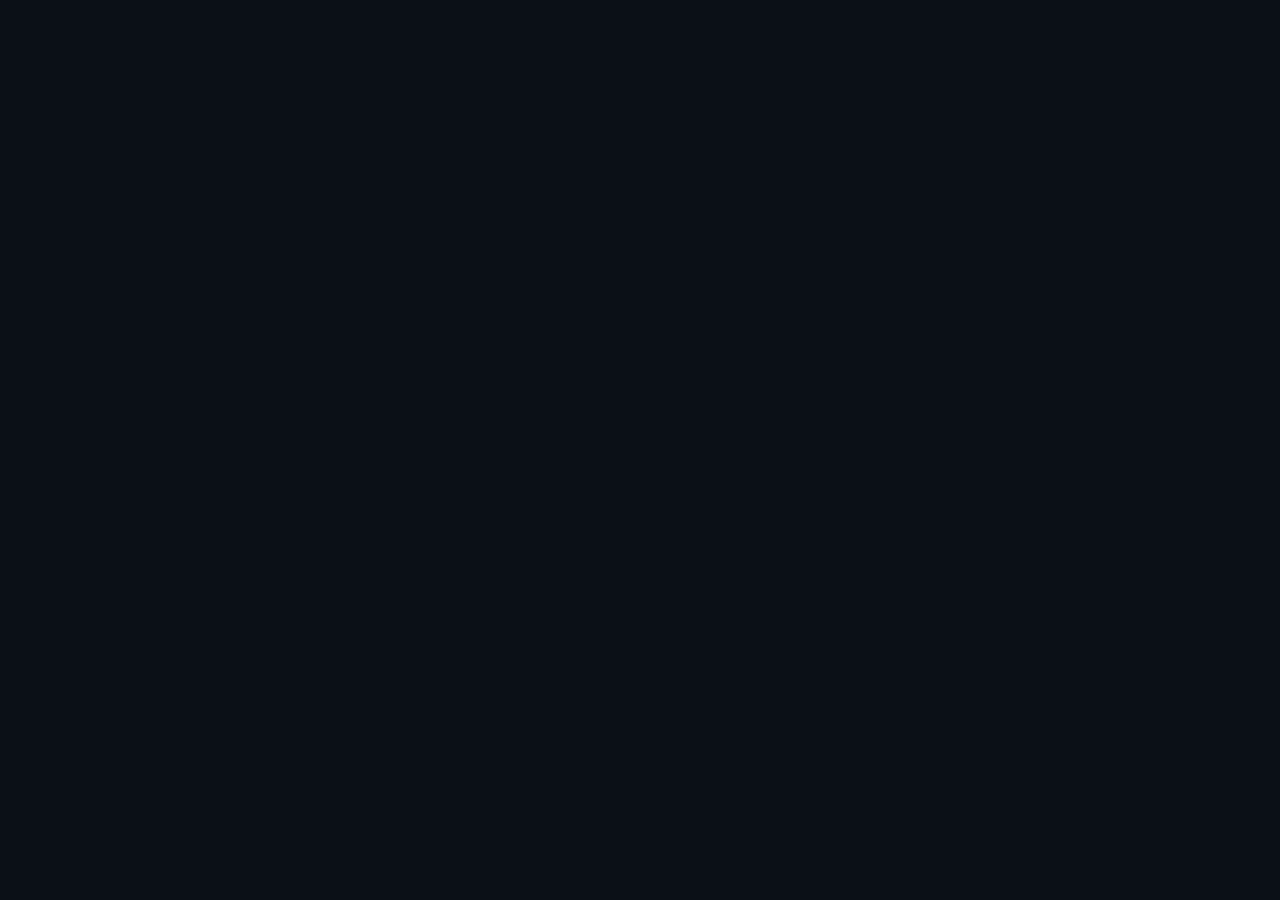
==== admin/index.html @ 60029992 "Add no-code portfolio studio" ====
<!doctype html><html lang="en"><head><meta charset="utf-8"><meta name="viewport" content="width=device-width,initial-scale=1"><meta name="robots" content="noindex"><title>Portfolio Studio</title><link rel="stylesheet" href="../assets/styles.css"><style>main{padding-block:35px!important}label{display:block;margin:12px 0;color:var(--muted);font-size:13px}input,textarea{display:block;width:100%;font:inherit;color:var(--ink);background:var(--bg);border:1px solid var(--line);border-radius:6px;padding:10px;margin-top:5px}textarea{min-height:85px}button{cursor:pointer;font:inherit;color:var(--ink);background:var(--surface)}.editor{display:grid;grid-template-columns:1fr 1fr;gap:22px;align-items:start}.editor .panel{margin:14px 0}.tabs{display:flex;flex-wrap:wrap;gap:8px;margin:20px 0}.tabs button[aria-pressed=true]{background:var(--accent);color:#0b201c}.preview{position:sticky;top:100px}.danger{color:#ffb7b7}.status{white-space:pre-wrap}@media(max-width:780px){.editor{grid-template-columns:1fr}.preview{position:static}}</style></head><body><div id="root"></div><script type="module" src="./studio.js"></script></body></html>
---- assets/styles.css ----
:root{color-scheme:dark;--bg:#0b1017;--surface:#111923;--line:#263341;--ink:#f2f5f9;--muted:#a6b4c4;--accent:#86e2cd;--mono:ui-monospace,SFMono-Regular,Consolas,monospace}*{box-sizing:border-box}html{scroll-behavior:smooth;scroll-padding-top:100px}body{margin:0;background:var(--bg);color:var(--ink);font:16px/1.65 system-ui,-apple-system,BlinkMacSystemFont,"Segoe UI",sans-serif}a{color:inherit;text-decoration:none}a:hover{color:var(--accent)}a:focus-visible,button:focus-visible{outline:2px solid var(--accent);outline-offset:5px}.shell{max-width:1160px;margin:auto;padding:0 36px}.skip{position:absolute;left:-9999px}.skip:focus{left:12px;top:12px;background:var(--surface);padding:12px;z-index:10}header{position:sticky;top:0;background:#0b1017ed;backdrop-filter:blur(14px);z-index:5;border-bottom:1px solid var(--line)}nav{min-height:72px;display:flex;align-items:center;justify-content:space-between;gap:24px}.brand{font-weight:750;letter-spacing:-.04em;font-size:19px}.brand span{color:var(--accent)}.navlinks{display:flex;gap:25px;align-items:center;font-size:13px;color:var(--muted)}.navlinks a:last-child{border:1px solid var(--line);padding:8px 14px;border-radius:6px;color:var(--ink)}.hero{padding:95px 0 72px;display:grid;grid-template-columns:1.4fr 1fr;gap:65px;align-items:center}.label{font:600 11px/1.6 var(--mono);letter-spacing:.13em;text-transform:uppercase;color:var(--accent)}h1{font-size:clamp(43px,6.2vw,79px);letter-spacing:-.07em;line-height:1.01;margin:22px 0}h1 span{display:block;color:var(--muted);font-size:.54em;letter-spacing:-.045em;margin-top:16px;line-height:1.15}h2{font-size:clamp(29px,4vw,43px);line-height:1.15;letter-spacing:-.045em;margin:12px 0 18px}h3{font-size:21px;letter-spacing:-.025em;line-height:1.3;margin:0 0 10px}p{color:var(--muted);margin:0 0 16px}.lead{font-size:19px;max-width:680px;line-height:1.7}.buttons{display:flex;flex-wrap:wrap;gap:12px;margin-top:27px}.btn{display:inline-flex;align-items:center;justify-content:center;border:1px solid var(--line);border-radius:7px;padding:11px 17px;font-size:14px;font-weight:650}.primary{background:var(--accent);color:#0b201c;border-color:var(--accent)}.primary:hover{background:#b0f4e5;color:#0b201c}.panel{background:var(--surface);border:1px solid var(--line);border-radius:12px;padding:24px}.profiletop{display:flex;gap:16px;align-items:center;padding-bottom:22px;border-bottom:1px solid var(--line)}.avatar{width:60px;height:60px;border:1px solid #42645f;background:#182f31;color:var(--accent);border-radius:12px;display:grid;place-items:center;font:700 23px var(--mono)}.profiletop strong{display:block;font-size:19px}.profiletop p{margin:0;font-size:13px}.fact{display:flex;justify-content:space-between;gap:15px;padding:14px 0;border-bottom:1px solid var(--line);font-size:13px}.fact span{color:var(--muted)}.fact strong{text-align:right;font-weight:550}.fact:last-child{border:0;padding-bottom:0}.strip{display:grid;grid-template-columns:repeat(3,1fr);border-block:1px solid var(--line);margin-bottom:24px}.strip div{padding:23px 18px;border-right:1px solid var(--line)}.strip div:first-child{padding-left:0}.strip div:last-child{border:0}.strip strong{display:block;font-size:25px;letter-spacing:-.04em}.strip span{font-size:13px;color:var(--muted)}section{padding:64px 0;border-bottom:1px solid var(--line)}.sectionhead{display:grid;grid-template-columns:1fr 1fr;gap:30px;align-items:end;margin-bottom:24px}.sectionhead p{margin:0}.grid{display:grid;grid-template-columns:repeat(3,1fr);gap:16px}.card{border:1px solid var(--line);background:var(--surface);border-radius:10px;padding:22px;display:flex;flex-direction:column;gap:9px}.card p{font-size:14px}.card .label{margin-bottom:4px}.tag{display:inline-block;border:1px solid var(--line);border-radius:4px;padding:3px 8px;margin:3px 3px 3px 0;color:#c3d3e4;font:11px/1.5 var(--mono)}.job{display:grid;grid-template-columns:250px 1fr;gap:30px;padding:30px 0;border-top:1px solid var(--line)}.job p{font-size:15px}.job ul{padding-left:20px;margin:0 0 12px;color:var(--muted);font-size:15px}.job li{margin-bottom:7px}.case{display:grid;grid-template-columns:1fr 1.1fr;gap:28px;padding:28px;background:var(--surface);border:1px solid var(--line);border-radius:12px;margin:15px 0}.case p{font-size:15px}.flow{display:flex;flex-direction:column;gap:8px;justify-content:center}.node{border:1px solid var(--line);background:var(--bg);padding:10px 13px;border-radius:6px;font:12px/1.6 var(--mono);color:#cbd8e6}.arrow{color:var(--accent);font:14px var(--mono);text-align:center}.note{font-size:12px;color:var(--muted)}.publiclink{display:flex;justify-content:space-between;align-items:center;gap:16px;border-top:1px solid var(--line);padding:14px 0;font-size:14px}.publiclink span{color:var(--accent)}.contact{display:flex;justify-content:space-between;align-items:center;gap:30px;flex-wrap:wrap}footer{padding:28px 0;color:var(--muted);font-size:12px;display:flex;justify-content:space-between;gap:15px;flex-wrap:wrap}@media(max-width:780px){.shell{padding:0 22px}nav{flex-wrap:wrap;padding:16px 0;gap:12px}.navlinks{gap:13px;flex-wrap:wrap}.hero{grid-template-columns:1fr;padding:58px 0 42px;gap:30px}.sectionhead,.job,.case{grid-template-columns:1fr;gap:16px}.grid{grid-template-columns:1fr}section{padding:43px 0}.strip strong{font-size:20px}.strip div{padding:15px 10px}.strip span{font-size:11px}}@media(prefers-reduced-motion:reduce){html{scroll-behavior:auto}}

.filters{display:flex;gap:8px;flex-wrap:wrap;margin:20px 0}.filters button{font:inherit;font-size:13px;color:var(--muted);background:var(--surface);border:1px solid var(--line);border-radius:6px;padding:8px 13px;cursor:pointer}.filters button.active{background:var(--accent);color:#0b201c;border-color:var(--accent)}
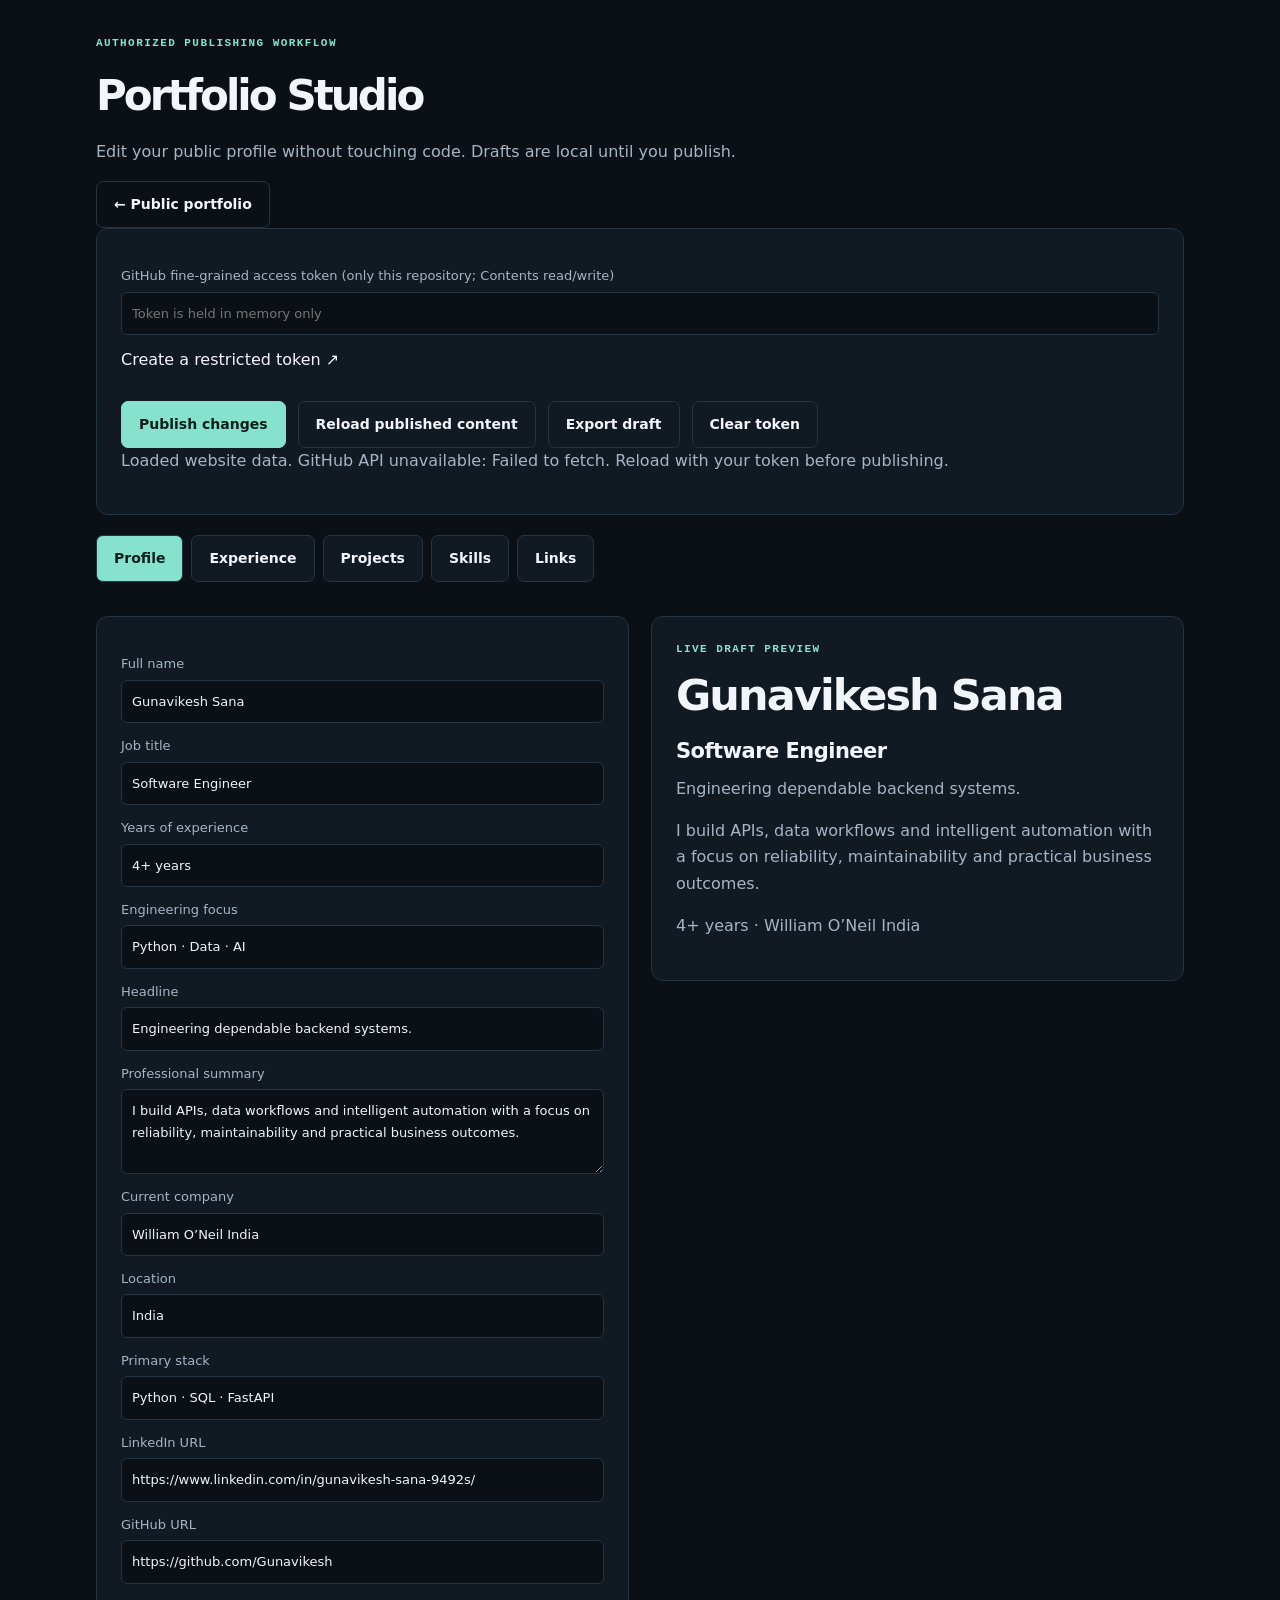
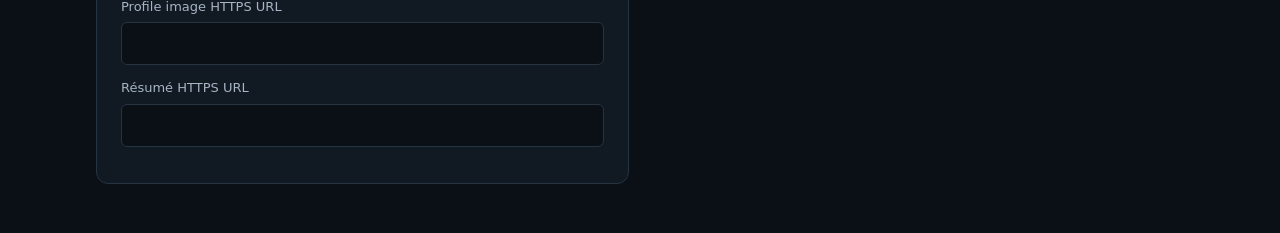
==== commit 43b06c19: "Make admin self-contained with visible startup and error recovery" ====
--- a/admin/index.html
+++ b/admin/index.html
@@ -1 +1,73 @@
-<!doctype html><html lang="en"><head><meta charset="utf-8"><meta name="viewport" content="width=device-width,initial-scale=1"><meta name="robots" content="noindex"><title>Portfolio Studio</title><link rel="stylesheet" href="../assets/styles.css"><style>main{padding-block:35px!important}label{display:block;margin:12px 0;color:var(--muted);font-size:13px}input,textarea{display:block;width:100%;font:inherit;color:var(--ink);background:var(--bg);border:1px solid var(--line);border-radius:6px;padding:10px;margin-top:5px}textarea{min-height:85px}button{cursor:pointer;font:inherit;color:var(--ink);background:var(--surface)}.editor{display:grid;grid-template-columns:1fr 1fr;gap:22px;align-items:start}.editor .panel{margin:14px 0}.tabs{display:flex;flex-wrap:wrap;gap:8px;margin:20px 0}.tabs button[aria-pressed=true]{background:var(--accent);color:#0b201c}.preview{position:sticky;top:100px}.danger{color:#ffb7b7}.status{white-space:pre-wrap}@media(max-width:780px){.editor{grid-template-columns:1fr}.preview{position:static}}</style></head><body><div id="root"></div><script type="module" src="./studio.js"></script></body></html>+<!doctype html><html lang="en"><head><meta charset="utf-8"><meta name="viewport" content="width=device-width,initial-scale=1"><meta name="robots" content="noindex"><title>Portfolio Studio</title><style>
+:root{color-scheme:dark;--bg:#0b1017;--surface:#111923;--line:#263341;--ink:#f2f5f9;--muted:#a6b4c4;--accent:#86e2cd;--mono:ui-monospace,SFMono-Regular,Consolas,monospace}*{box-sizing:border-box}html{scroll-behavior:smooth;scroll-padding-top:100px}body{margin:0;background:var(--bg);color:var(--ink);font:16px/1.65 system-ui,-apple-system,BlinkMacSystemFont,"Segoe UI",sans-serif}a{color:inherit;text-decoration:none}a:hover{color:var(--accent)}a:focus-visible,button:focus-visible{outline:2px solid var(--accent);outline-offset:5px}.shell{max-width:1160px;margin:auto;padding:0 36px}.skip{position:absolute;left:-9999px}.skip:focus{left:12px;top:12px;background:var(--surface);padding:12px;z-index:10}header{position:sticky;top:0;background:#0b1017ed;backdrop-filter:blur(14px);z-index:5;border-bottom:1px solid var(--line)}nav{min-height:72px;display:flex;align-items:center;justify-content:space-between;gap:24px}.brand{font-weight:750;letter-spacing:-.04em;font-size:19px}.brand span{color:var(--accent)}.navlinks{display:flex;gap:25px;align-items:center;font-size:13px;color:var(--muted)}.navlinks a:last-child{border:1px solid var(--line);padding:8px 14px;border-radius:6px;color:var(--ink)}.hero{padding:95px 0 72px;display:grid;grid-template-columns:1.4fr 1fr;gap:65px;align-items:center}.label{font:600 11px/1.6 var(--mono);letter-spacing:.13em;text-transform:uppercase;color:var(--accent)}h1{font-size:clamp(43px,6.2vw,79px);letter-spacing:-.07em;line-height:1.01;margin:22px 0}h1 span{display:block;color:var(--muted);font-size:.54em;letter-spacing:-.045em;margin-top:16px;line-height:1.15}h2{font-size:clamp(29px,4vw,43px);line-height:1.15;letter-spacing:-.045em;margin:12px 0 18px}h3{font-size:21px;letter-spacing:-.025em;line-height:1.3;margin:0 0 10px}p{color:var(--muted);margin:0 0 16px}.lead{font-size:19px;max-width:680px;line-height:1.7}.buttons{display:flex;flex-wrap:wrap;gap:12px;margin-top:27px}.btn{display:inline-flex;align-items:center;justify-content:center;border:1px solid var(--line);border-radius:7px;padding:11px 17px;font-size:14px;font-weight:650}.primary{background:var(--accent);color:#0b201c;border-color:var(--accent)}.primary:hover{background:#b0f4e5;color:#0b201c}.panel{background:var(--surface);border:1px solid var(--line);border-radius:12px;padding:24px}.profiletop{display:flex;gap:16px;align-items:center;padding-bottom:22px;border-bottom:1px solid var(--line)}.avatar{width:60px;height:60px;border:1px solid #42645f;background:#182f31;color:var(--accent);border-radius:12px;display:grid;place-items:center;font:700 23px var(--mono)}.profiletop strong{display:block;font-size:19px}.profiletop p{margin:0;font-size:13px}.fact{display:flex;justify-content:space-between;gap:15px;padding:14px 0;border-bottom:1px solid var(--line);font-size:13px}.fact span{color:var(--muted)}.fact strong{text-align:right;font-weight:550}.fact:last-child{border:0;padding-bottom:0}.strip{display:grid;grid-template-columns:repeat(3,1fr);border-block:1px solid var(--line);margin-bottom:24px}.strip div{padding:23px 18px;border-right:1px solid var(--line)}.strip div:first-child{padding-left:0}.strip div:last-child{border:0}.strip strong{display:block;font-size:25px;letter-spacing:-.04em}.strip span{font-size:13px;color:var(--muted)}section{padding:64px 0;border-bottom:1px solid var(--line)}.sectionhead{display:grid;grid-template-columns:1fr 1fr;gap:30px;align-items:end;margin-bottom:24px}.sectionhead p{margin:0}.grid{display:grid;grid-template-columns:repeat(3,1fr);gap:16px}.card{border:1px solid var(--line);background:var(--surface);border-radius:10px;padding:22px;display:flex;flex-direction:column;gap:9px}.card p{font-size:14px}.card .label{margin-bottom:4px}.tag{display:inline-block;border:1px solid var(--line);border-radius:4px;padding:3px 8px;margin:3px 3px 3px 0;color:#c3d3e4;font:11px/1.5 var(--mono)}.job{display:grid;grid-template-columns:250px 1fr;gap:30px;padding:30px 0;border-top:1px solid var(--line)}.job p{font-size:15px}.job ul{padding-left:20px;margin:0 0 12px;color:var(--muted);font-size:15px}.job li{margin-bottom:7px}.case{display:grid;grid-template-columns:1fr 1.1fr;gap:28px;padding:28px;background:var(--surface);border:1px solid var(--line);border-radius:12px;margin:15px 0}.case p{font-size:15px}.flow{display:flex;flex-direction:column;gap:8px;justify-content:center}.node{border:1px solid var(--line);background:var(--bg);padding:10px 13px;border-radius:6px;font:12px/1.6 var(--mono);color:#cbd8e6}.arrow{color:var(--accent);font:14px var(--mono);text-align:center}.note{font-size:12px;color:var(--muted)}.publiclink{display:flex;justify-content:space-between;align-items:center;gap:16px;border-top:1px solid var(--line);padding:14px 0;font-size:14px}.publiclink span{color:var(--accent)}.contact{display:flex;justify-content:space-between;align-items:center;gap:30px;flex-wrap:wrap}footer{padding:28px 0;color:var(--muted);font-size:12px;display:flex;justify-content:space-between;gap:15px;flex-wrap:wrap}@media(max-width:780px){.shell{padding:0 22px}nav{flex-wrap:wrap;padding:16px 0;gap:12px}.navlinks{gap:13px;flex-wrap:wrap}.hero{grid-template-columns:1fr;padding:58px 0 42px;gap:30px}.sectionhead,.job,.case{grid-template-columns:1fr;gap:16px}.grid{grid-template-columns:1fr}section{padding:43px 0}.strip strong{font-size:20px}.strip div{padding:15px 10px}.strip span{font-size:11px}}@media(prefers-reduced-motion:reduce){html{scroll-behavior:auto}}
+
+.filters{display:flex;gap:8px;flex-wrap:wrap;margin:20px 0}.filters button{font:inherit;font-size:13px;color:var(--muted);background:var(--surface);border:1px solid var(--line);border-radius:6px;padding:8px 13px;cursor:pointer}.filters button.active{background:var(--accent);color:#0b201c;border-color:var(--accent)}</style><style>main{padding-block:35px!important}label{display:block;margin:12px 0;color:var(--muted);font-size:13px}input,textarea{display:block;width:100%;font:inherit;color:var(--ink);background:var(--bg);border:1px solid var(--line);border-radius:6px;padding:10px;margin-top:5px}textarea{min-height:85px}button{cursor:pointer;font:inherit;color:var(--ink);background:var(--surface)}.editor{display:grid;grid-template-columns:1fr 1fr;gap:22px;align-items:start}.editor .panel{margin:14px 0}.tabs{display:flex;flex-wrap:wrap;gap:8px;margin:20px 0}.tabs button[aria-pressed=true]{background:var(--accent);color:#0b201c}.preview{position:sticky;top:100px}.danger{color:#ffb7b7}.status{white-space:pre-wrap}@media(max-width:780px){.editor{grid-template-columns:1fr}.preview{position:static}}</style></head><body><div id="root"><main class="shell"><h1 style="font-size:42px">Portfolio Studio</h1><p id="startup-status" role="status">Starting the editor…</p><p>If the editor does not start, <a href="https://github.com/Gunavikesh/Gunavikesh.github.io/actions">check GitHub Pages deployment</a> or <a href="../">return to the portfolio</a>.</p><noscript>JavaScript must be enabled to use the editor.</noscript></main></div><script>
+try {
+const repo="Gunavikesh/Gunavikesh.github.io";
+const endpoint="https://api.github.com/repos/"+repo+"/contents/data/portfolio.json";
+const fields={profile:{name:"Full name",title:"Job title",experience:"Years of experience",focus:"Engineering focus",headline:"Headline",bio:"Professional summary",company:"Current company",location:"Location",primaryStack:"Primary stack",linkedin:"LinkedIn URL",github:"GitHub URL",photo:"Profile image HTTPS URL",resume:"Résumé HTTPS URL"},experience:{company:"Company",role:"Role",period:"Period",details:"Responsibilities (one per line)",stack:"Technologies (one per line)"},projects:{name:"Project name",domain:"Category",summary:"Summary",challenge:"Challenge",approach:"Approach",engineering:"Engineering focus",architecture:"Architecture steps (one per line)",stack:"Technologies (one per line)",link:"Project HTTPS URL"},skills:{name:"Skill category",description:"Description",stack:"Technologies (one per line)"},links:{name:"Repository name",url:"HTTPS URL"}};
+const arrays=new Set(["details","stack","architecture"]);
+const long=new Set(["bio","summary","challenge","approach","engineering","description",...arrays]);
+const root=document.getElementById("root");
+let data=null,sha="",tab="profile",busy=false,dirty=false;
+function el(tag,attrs={},...children){
+ const node=document.createElement(tag);
+ for(const [k,v] of Object.entries(attrs)){
+  if(k==="className")node.className=v;else if(k==="onClick")node.addEventListener("click",v);else if(k==="onInput")node.addEventListener("input",v);else if(k==="value")node.value=v;else if(k==="disabled")node.disabled=v;else node.setAttribute(k,v);
+ }
+ for(const c of children.flat())if(c!==null&&c!==undefined)node.append(c instanceof Node?c:document.createTextNode(String(c)));
+ return node;
+}
+const button=(text,fn,cls="btn")=>el("button",{type:"button",className:cls,onClick:fn},text);
+const token=el("input",{type:"password",autocomplete:"off",placeholder:"Token is held in memory only","aria-label":"GitHub access token"});
+const status=el("p",{className:"status",role:"status","aria-live":"polite"},"Loading portfolio…");
+const editor=el("div",{}),preview=el("aside",{className:"panel preview"}),tabs=el("div",{className:"tabs"});
+const publishButton=button("Publish changes",publish,"btn primary");
+const reloadButton=button("Reload published content",()=>{if(!dirty||confirm("Discard unsaved changes?"))load()});
+const exportButton=button("Export draft",()=>{if(!data)return;const url=URL.createObjectURL(new Blob([JSON.stringify(data,null,2)],{type:"application/json"}));const a=el("a",{href:url,download:"portfolio.json"});a.click();setTimeout(()=>URL.revokeObjectURL(url),1000)});
+function setBusy(value){busy=value;publishButton.disabled=value||!data;reloadButton.disabled=value;exportButton.disabled=value||!data}
+function notify(message){status.textContent=message}
+function renderPreview(){
+ preview.replaceChildren(el("div",{className:"label"},"Live draft preview"));
+ if(!data)return;
+ const p=data.profile;
+ preview.append(el("h2",{},p.name),el("h3",{},p.title),el("p",{},p.headline),el("p",{},p.bio),el("p",{},p.experience+" · "+p.company));
+ if(tab!=="profile")for(const x of data[tab])preview.append(el("div",{className:"card"},el("h3",{},x.name||x.company||"New entry"),el("p",{},x.summary||x.description||x.role||x.url||""),el("p",{},(x.stack||[]).join(" · "))));
+}
+function render(){
+ tabs.replaceChildren();editor.replaceChildren();if(!data){renderPreview();return}
+ for(const t of Object.keys(fields)){const b=button(t[0].toUpperCase()+t.slice(1),()=>{tab=t;render()});b.setAttribute("aria-pressed",String(t===tab));tabs.append(b)}
+ const entries=tab==="profile"?[data.profile]:data[tab];
+ entries.forEach((obj,i)=>{
+  const panel=el("div",{className:"panel"});
+  for(const [k,title] of Object.entries(fields[tab])){
+   const input=el(long.has(k)?"textarea":"input",{value:arrays.has(k)?(obj[k]||[]).join("\n"):obj[k]||"",onInput:e=>{obj[k]=arrays.has(k)?e.target.value.split("\n"):e.target.value;dirty=true;renderPreview()}});
+   panel.append(el("label",{},title,input));
+  }
+  if(tab!=="profile")panel.append(button("Remove entry",()=>{if(confirm("Remove this entry from your draft?")){data[tab].splice(i,1);dirty=true;render()}},"btn danger"));
+  editor.append(panel);
+ });
+ if(tab!=="profile")editor.append(button("+ Add entry",()=>{const obj=Object.fromEntries(Object.keys(fields[tab]).map(k=>[k,arrays.has(k)?[]:""]));if(tab==="projects")obj.id=crypto.randomUUID();data[tab].push(obj);dirty=true;render()}));
+ renderPreview();
+}
+function validate(x){if(!x||!x.profile||!["experience","projects","skills","links"].every(k=>Array.isArray(x[k])))throw Error("Unexpected portfolio data format.");return x}
+const decode=s=>new TextDecoder().decode(Uint8Array.from(atob(s.replace(/\s/g,"")),c=>c.charCodeAt(0)));
+const encode=s=>{let str="";for(const b of new TextEncoder().encode(s))str+=String.fromCharCode(b);return btoa(str)};
+async function githubRead(auth=""){const headers={Accept:"application/vnd.github+json"};if(auth)headers.Authorization="Bearer "+auth;const r=await fetch(endpoint,{cache:"no-store",headers});if(!r.ok)throw Error("GitHub returned "+r.status);const x=await r.json();return {data:validate(JSON.parse(decode(x.content))),sha:x.sha}}
+async function load(){setBusy(true);notify("Loading…");try{try{const x=await githubRead(token.value.trim());data=x.data;sha=x.sha;notify("Loaded latest published content.")}catch(e){const r=await fetch("../data/portfolio.json",{cache:"no-store"});if(!r.ok)throw Error("Unable to load portfolio data (HTTP "+r.status+").");data=validate(await r.json());sha="";notify("Loaded website data. GitHub API unavailable: "+e.message+". Reload with your token before publishing.")}dirty=false;render()}catch(e){notify(e.message+" Use Reload to try again.")}finally{setBusy(false)}}
+async function publish(){if(busy||!data)return;const auth=token.value.trim();if(!auth){notify("Enter your repository-scoped token to publish.");return}if(!sha){notify("Reload published content with your token before editing and publishing. Export your draft first if needed.");return}if(!confirm("Publish these details publicly?"))return;
+ setBusy(true);try{const clean=JSON.parse(JSON.stringify(data));for(const key of ["experience","projects","skills"])for(const item of clean[key])for(const k of arrays)if(Array.isArray(item[k]))item[k]=item[k].map(s=>s.trim()).filter(Boolean);
+ const r=await fetch(endpoint,{method:"PUT",headers:{Authorization:"Bearer "+auth,Accept:"application/vnd.github+json","Content-Type":"application/json"},body:JSON.stringify({message:"Update portfolio via Portfolio Studio",content:encode(JSON.stringify(clean,null,2)+"\n"),sha,branch:"main"})});const x=await r.json();
+ if(!r.ok)throw Error(r.status===409||r.status===422?"Conflict or validation error. Export your draft before reloading.":r.status===401||r.status===403?"Token invalid, expired, or missing repository Contents write permission.":x.message||"Publish failed");
+ sha=x.content.sha;data=clean;dirty=false;render();notify("Published to GitHub. Public changes appear after GitHub Pages deployment.");
+ }catch(e){notify(e.message)}finally{setBusy(false)}}
+root.replaceChildren(el("main",{className:"shell"},el("div",{className:"label"},"Authorized publishing workflow"),el("h1",{style:"font-size:42px"},"Portfolio Studio"),el("p",{},"Edit your public profile without touching code. Drafts are local until you publish."),el("a",{className:"btn",href:"../"},"← Public portfolio"),el("div",{className:"panel"},el("label",{},"GitHub fine-grained access token (only this repository; Contents read/write)",token),el("a",{href:"https://github.com/settings/personal-access-tokens/new",target:"_blank",rel:"noopener noreferrer"},"Create a restricted token ↗"),el("div",{className:"buttons"},publishButton,reloadButton,exportButton,button("Clear token",()=>{token.value="";notify("Token cleared.")})),status),tabs,el("div",{className:"editor"},editor,preview)));
+load();
+window.addEventListener("beforeunload",e=>{if(dirty){e.preventDefault();e.returnValue=""}});
+
+} catch (error) {
+ const status = document.getElementById("startup-status");
+ if(status) status.textContent = "Editor failed to start: " + error.message;
+ else {const p=document.createElement("p");p.textContent="Editor startup error: "+error.message;document.getElementById("root").append(p);}
+}
+</script></body></html>
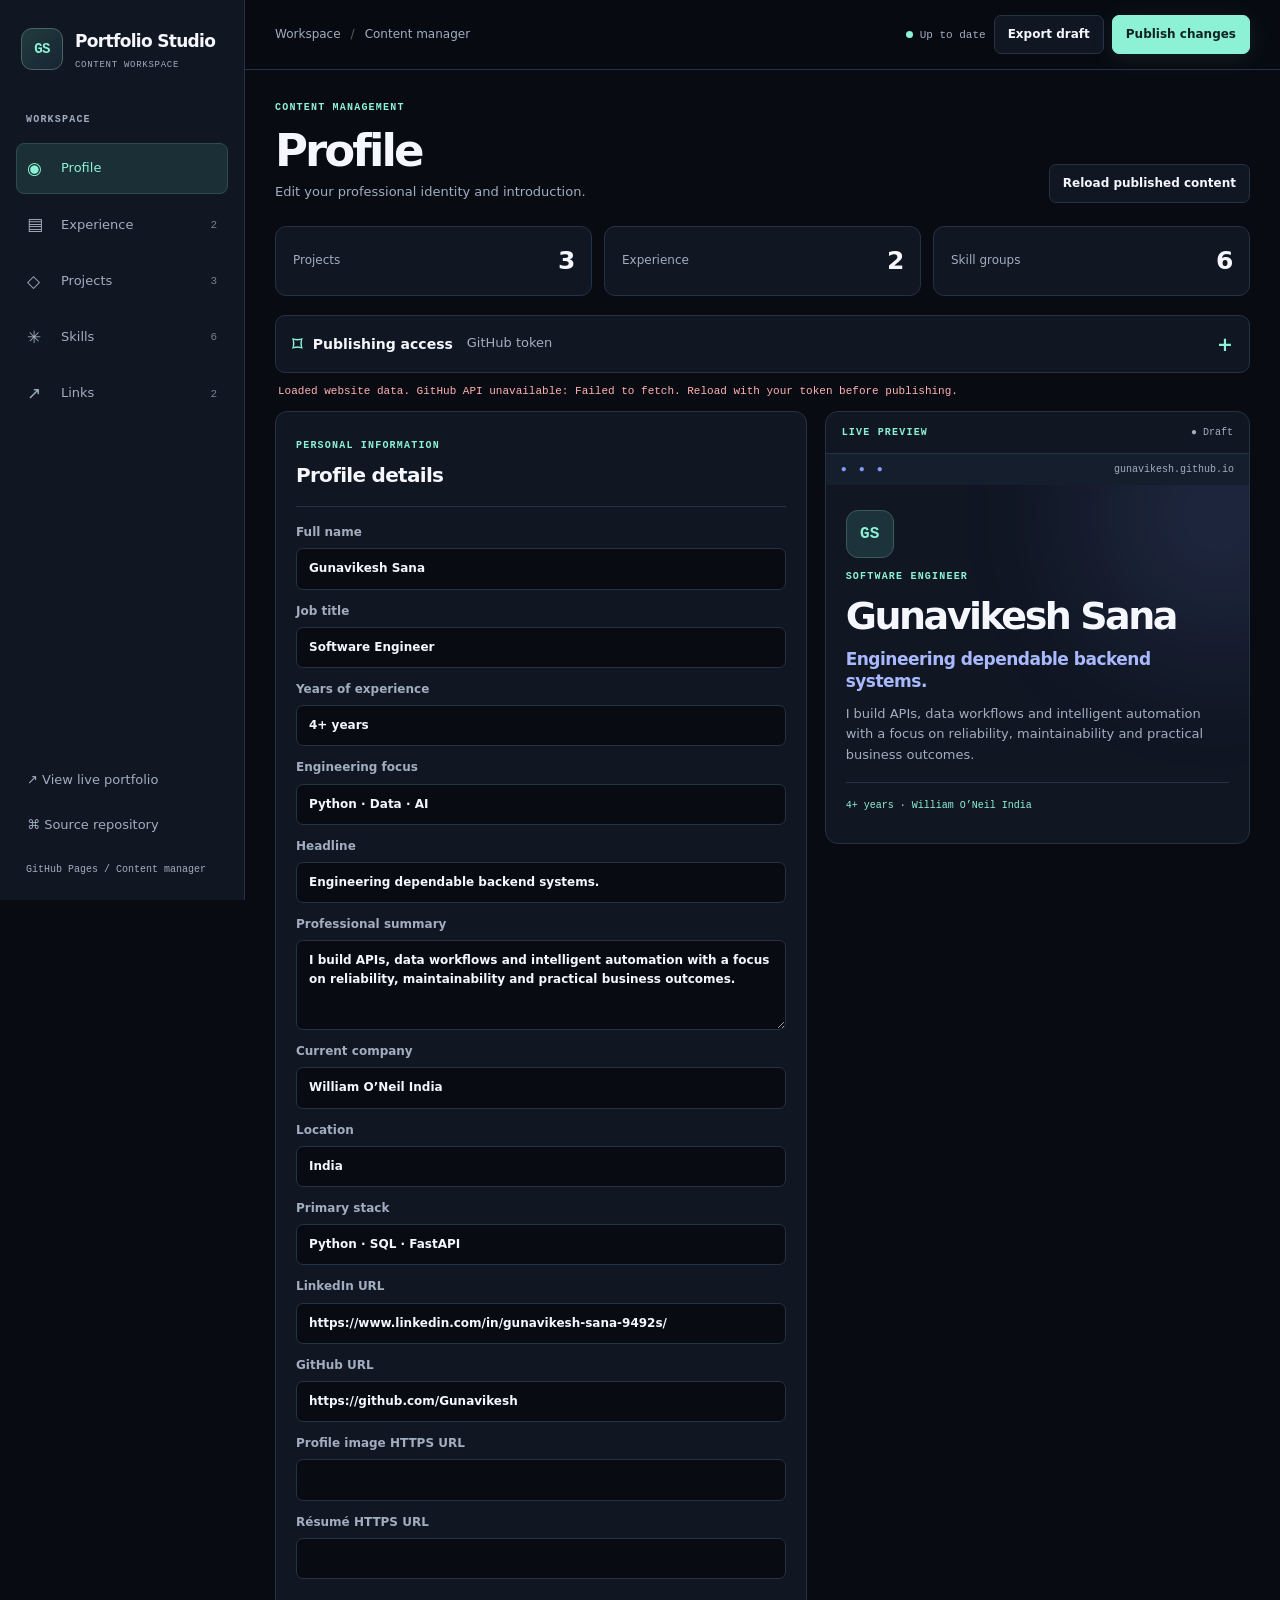
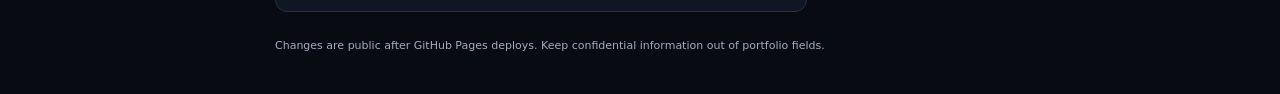
==== commit e3034875: "Redesign Portfolio Studio with animated dashboard and responsive editing workspace" ====
--- a/admin/index.html
+++ b/admin/index.html
@@ -1,7 +1,4 @@
-<!doctype html><html lang="en"><head><meta charset="utf-8"><meta name="viewport" content="width=device-width,initial-scale=1"><meta name="robots" content="noindex"><title>Portfolio Studio</title><style>
-:root{color-scheme:dark;--bg:#0b1017;--surface:#111923;--line:#263341;--ink:#f2f5f9;--muted:#a6b4c4;--accent:#86e2cd;--mono:ui-monospace,SFMono-Regular,Consolas,monospace}*{box-sizing:border-box}html{scroll-behavior:smooth;scroll-padding-top:100px}body{margin:0;background:var(--bg);color:var(--ink);font:16px/1.65 system-ui,-apple-system,BlinkMacSystemFont,"Segoe UI",sans-serif}a{color:inherit;text-decoration:none}a:hover{color:var(--accent)}a:focus-visible,button:focus-visible{outline:2px solid var(--accent);outline-offset:5px}.shell{max-width:1160px;margin:auto;padding:0 36px}.skip{position:absolute;left:-9999px}.skip:focus{left:12px;top:12px;background:var(--surface);padding:12px;z-index:10}header{position:sticky;top:0;background:#0b1017ed;backdrop-filter:blur(14px);z-index:5;border-bottom:1px solid var(--line)}nav{min-height:72px;display:flex;align-items:center;justify-content:space-between;gap:24px}.brand{font-weight:750;letter-spacing:-.04em;font-size:19px}.brand span{color:var(--accent)}.navlinks{display:flex;gap:25px;align-items:center;font-size:13px;color:var(--muted)}.navlinks a:last-child{border:1px solid var(--line);padding:8px 14px;border-radius:6px;color:var(--ink)}.hero{padding:95px 0 72px;display:grid;grid-template-columns:1.4fr 1fr;gap:65px;align-items:center}.label{font:600 11px/1.6 var(--mono);letter-spacing:.13em;text-transform:uppercase;color:var(--accent)}h1{font-size:clamp(43px,6.2vw,79px);letter-spacing:-.07em;line-height:1.01;margin:22px 0}h1 span{display:block;color:var(--muted);font-size:.54em;letter-spacing:-.045em;margin-top:16px;line-height:1.15}h2{font-size:clamp(29px,4vw,43px);line-height:1.15;letter-spacing:-.045em;margin:12px 0 18px}h3{font-size:21px;letter-spacing:-.025em;line-height:1.3;margin:0 0 10px}p{color:var(--muted);margin:0 0 16px}.lead{font-size:19px;max-width:680px;line-height:1.7}.buttons{display:flex;flex-wrap:wrap;gap:12px;margin-top:27px}.btn{display:inline-flex;align-items:center;justify-content:center;border:1px solid var(--line);border-radius:7px;padding:11px 17px;font-size:14px;font-weight:650}.primary{background:var(--accent);color:#0b201c;border-color:var(--accent)}.primary:hover{background:#b0f4e5;color:#0b201c}.panel{background:var(--surface);border:1px solid var(--line);border-radius:12px;padding:24px}.profiletop{display:flex;gap:16px;align-items:center;padding-bottom:22px;border-bottom:1px solid var(--line)}.avatar{width:60px;height:60px;border:1px solid #42645f;background:#182f31;color:var(--accent);border-radius:12px;display:grid;place-items:center;font:700 23px var(--mono)}.profiletop strong{display:block;font-size:19px}.profiletop p{margin:0;font-size:13px}.fact{display:flex;justify-content:space-between;gap:15px;padding:14px 0;border-bottom:1px solid var(--line);font-size:13px}.fact span{color:var(--muted)}.fact strong{text-align:right;font-weight:550}.fact:last-child{border:0;padding-bottom:0}.strip{display:grid;grid-template-columns:repeat(3,1fr);border-block:1px solid var(--line);margin-bottom:24px}.strip div{padding:23px 18px;border-right:1px solid var(--line)}.strip div:first-child{padding-left:0}.strip div:last-child{border:0}.strip strong{display:block;font-size:25px;letter-spacing:-.04em}.strip span{font-size:13px;color:var(--muted)}section{padding:64px 0;border-bottom:1px solid var(--line)}.sectionhead{display:grid;grid-template-columns:1fr 1fr;gap:30px;align-items:end;margin-bottom:24px}.sectionhead p{margin:0}.grid{display:grid;grid-template-columns:repeat(3,1fr);gap:16px}.card{border:1px solid var(--line);background:var(--surface);border-radius:10px;padding:22px;display:flex;flex-direction:column;gap:9px}.card p{font-size:14px}.card .label{margin-bottom:4px}.tag{display:inline-block;border:1px solid var(--line);border-radius:4px;padding:3px 8px;margin:3px 3px 3px 0;color:#c3d3e4;font:11px/1.5 var(--mono)}.job{display:grid;grid-template-columns:250px 1fr;gap:30px;padding:30px 0;border-top:1px solid var(--line)}.job p{font-size:15px}.job ul{padding-left:20px;margin:0 0 12px;color:var(--muted);font-size:15px}.job li{margin-bottom:7px}.case{display:grid;grid-template-columns:1fr 1.1fr;gap:28px;padding:28px;background:var(--surface);border:1px solid var(--line);border-radius:12px;margin:15px 0}.case p{font-size:15px}.flow{display:flex;flex-direction:column;gap:8px;justify-content:center}.node{border:1px solid var(--line);background:var(--bg);padding:10px 13px;border-radius:6px;font:12px/1.6 var(--mono);color:#cbd8e6}.arrow{color:var(--accent);font:14px var(--mono);text-align:center}.note{font-size:12px;color:var(--muted)}.publiclink{display:flex;justify-content:space-between;align-items:center;gap:16px;border-top:1px solid var(--line);padding:14px 0;font-size:14px}.publiclink span{color:var(--accent)}.contact{display:flex;justify-content:space-between;align-items:center;gap:30px;flex-wrap:wrap}footer{padding:28px 0;color:var(--muted);font-size:12px;display:flex;justify-content:space-between;gap:15px;flex-wrap:wrap}@media(max-width:780px){.shell{padding:0 22px}nav{flex-wrap:wrap;padding:16px 0;gap:12px}.navlinks{gap:13px;flex-wrap:wrap}.hero{grid-template-columns:1fr;padding:58px 0 42px;gap:30px}.sectionhead,.job,.case{grid-template-columns:1fr;gap:16px}.grid{grid-template-columns:1fr}section{padding:43px 0}.strip strong{font-size:20px}.strip div{padding:15px 10px}.strip span{font-size:11px}}@media(prefers-reduced-motion:reduce){html{scroll-behavior:auto}}
-
-.filters{display:flex;gap:8px;flex-wrap:wrap;margin:20px 0}.filters button{font:inherit;font-size:13px;color:var(--muted);background:var(--surface);border:1px solid var(--line);border-radius:6px;padding:8px 13px;cursor:pointer}.filters button.active{background:var(--accent);color:#0b201c;border-color:var(--accent)}</style><style>main{padding-block:35px!important}label{display:block;margin:12px 0;color:var(--muted);font-size:13px}input,textarea{display:block;width:100%;font:inherit;color:var(--ink);background:var(--bg);border:1px solid var(--line);border-radius:6px;padding:10px;margin-top:5px}textarea{min-height:85px}button{cursor:pointer;font:inherit;color:var(--ink);background:var(--surface)}.editor{display:grid;grid-template-columns:1fr 1fr;gap:22px;align-items:start}.editor .panel{margin:14px 0}.tabs{display:flex;flex-wrap:wrap;gap:8px;margin:20px 0}.tabs button[aria-pressed=true]{background:var(--accent);color:#0b201c}.preview{position:sticky;top:100px}.danger{color:#ffb7b7}.status{white-space:pre-wrap}@media(max-width:780px){.editor{grid-template-columns:1fr}.preview{position:static}}</style></head><body><div id="root"><main class="shell"><h1 style="font-size:42px">Portfolio Studio</h1><p id="startup-status" role="status">Starting the editor…</p><p>If the editor does not start, <a href="https://github.com/Gunavikesh/Gunavikesh.github.io/actions">check GitHub Pages deployment</a> or <a href="../">return to the portfolio</a>.</p><noscript>JavaScript must be enabled to use the editor.</noscript></main></div><script>
+<!doctype html><html lang="en"><head><meta charset="utf-8"><meta name="viewport" content="width=device-width,initial-scale=1"><meta name="robots" content="noindex"><meta name="theme-color" content="#080b12"><title>Portfolio Studio — Content Workspace</title><style>:root{color-scheme:dark;--bg:#080b12;--surface:#101622;--surface2:#151e2d;--ink:#f5f7fd;--muted:#a2adc0;--accent:#8df2d5;--accent2:#8099ff;--line:#263145;--mono:ui-monospace,SFMono-Regular,Consolas,monospace;--ease:cubic-bezier(.22,1,.36,1)}*{box-sizing:border-box}body{margin:0;background:var(--bg);color:var(--ink);font:14px/1.6 system-ui,-apple-system,BlinkMacSystemFont,"Segoe UI",sans-serif}a{color:inherit;text-decoration:none}button,input,textarea{font:inherit}button{cursor:pointer}button:disabled{cursor:not-allowed;opacity:.45}button:focus-visible,a:focus-visible,input:focus-visible,textarea:focus-visible,summary:focus-visible{outline:2px solid var(--accent2);outline-offset:3px}h1,h2,h3,p{margin:0}.studio{display:grid;grid-template-columns:245px minmax(0,1fr);min-height:100vh}.sidebar{height:100vh;position:sticky;top:0;padding:25px 16px;display:flex;flex-direction:column;gap:16px;background:var(--surface);border-right:1px solid var(--line)}.brand{display:flex;align-items:center;gap:12px;padding:3px 5px 26px;font-weight:730;font-size:17px;letter-spacing:-.04em}.brand small{display:block;color:var(--muted);font:9px var(--mono);letter-spacing:.08em;margin-top:5px}.brand-mark{width:42px;height:42px;display:grid;place-items:center;border:1px solid #49655f;background:linear-gradient(135deg,#213c3d,#172434);border-radius:11px;color:var(--accent);font:700 14px var(--mono);flex:none}.sidebar-label,.label{color:var(--accent);font:600 10px/1.5 var(--mono);letter-spacing:.12em;text-transform:uppercase}.sidebar-label{color:var(--muted);padding-left:10px}.tabs{display:grid;gap:5px}.side-link{display:flex;align-items:center;gap:12px;color:var(--muted);width:100%;background:transparent;border:1px solid transparent;border-radius:8px;padding:11px 10px;text-align:left;font-size:13px;transition:background .25s,color .25s,transform .25s}.side-link:hover{background:var(--surface2);color:var(--ink);transform:translateX(2px)}.side-link[aria-pressed=true]{background:#1b3036;border-color:#304b4b;color:var(--accent)}.side-icon{width:22px;font-size:17px}.side-count{margin-left:auto;font:11px var(--mono);opacity:.7}.sidebar-bottom{margin-top:auto}.sidebar-bottom p{color:var(--muted);font:10px var(--mono);padding:16px 10px 0}.workspace{min-width:0}.topbar{height:70px;display:flex;justify-content:space-between;align-items:center;gap:12px;padding:0 30px;border-bottom:1px solid var(--line);position:sticky;top:0;z-index:5;background:#080b12ef;backdrop-filter:blur(18px)}.breadcrumb{display:flex;gap:10px;align-items:center;color:var(--muted);font-size:12px}.breadcrumb span{opacity:.5}.top-actions,.buttons{display:flex;align-items:center;gap:8px;flex-wrap:wrap}.btn{display:inline-flex;align-items:center;justify-content:center;gap:8px;border:1px solid var(--line);border-radius:7px;background:var(--surface);color:var(--ink);padding:9px 13px;font-size:12px;font-weight:600;transition:transform .25s var(--ease),border-color .25s,background .25s}.btn:hover:not(:disabled){transform:translateY(-2px);border-color:var(--accent)}.btn.primary{background:var(--accent);color:#102320;border-color:var(--accent);box-shadow:0 4px 24px #8df2d51a}.draft-badge{font:11px var(--mono);color:var(--muted);white-space:nowrap}.draft-badge:before{content:"";display:inline-block;width:7px;height:7px;margin-right:7px;border-radius:50%;background:var(--accent)}.draft-badge.dirty{color:#f3c77c}.draft-badge.dirty:before{background:#f3c77c;animation:pulse 2s infinite}.workspace-inner{max-width:1500px;margin:auto;padding:30px}.page-heading{display:flex;align-items:end;justify-content:space-between;gap:14px;margin-bottom:23px;animation:enter .6s var(--ease) both}.page-heading h1{font-size:clamp(30px,4vw,45px);letter-spacing:-.065em;line-height:1.2;margin:9px 0 4px}.muted{color:var(--muted);font-size:13px}.stats{display:grid;grid-template-columns:repeat(3,1fr);gap:12px;margin-bottom:19px}.stat{background:var(--surface);border:1px solid var(--line);border-radius:11px;padding:14px 17px;display:flex;align-items:center;justify-content:space-between;gap:8px;animation:enter .5s var(--ease) both}.stat:nth-child(2){animation-delay:60ms}.stat:nth-child(3){animation-delay:120ms}.stat span{color:var(--muted);font-size:12px}.stat strong{font-size:25px;letter-spacing:-.06em}.auth-panel{border:1px solid var(--line);border-radius:10px;background:var(--surface);overflow:hidden}.auth-panel summary{display:flex;align-items:center;gap:10px;padding:12px 16px;cursor:pointer;list-style:none;font-weight:600}.auth-panel summary::-webkit-details-marker{display:none}.auth-panel summary:after{content:"+";margin-left:auto;color:var(--accent);font-size:19px}.auth-panel[open] summary:after{content:"−"}.auth-icon{color:var(--accent);font-size:20px}.auth-panel summary .muted{font-weight:400;margin-left:4px}.auth-body{padding:0 16px 16px;animation:enter .3s var(--ease) both}.auth-body label{margin-top:12px}.status{padding:10px 3px;color:var(--muted);font:11px/1.6 var(--mono);min-height:38px;overflow-wrap:anywhere}.status.error{color:#ffb2b2}.editor{display:grid;grid-template-columns:minmax(0,1.25fr) minmax(0,1fr);gap:18px;align-items:start}.editor-fields{display:grid;gap:14px;min-width:0}.panel{background:var(--surface);border:1px solid var(--line);border-radius:12px;padding:20px;animation:enter .42s var(--ease) both}.field-heading{padding-bottom:15px;border-bottom:1px solid var(--line);margin-bottom:16px}.field-heading h2{font-size:20px;letter-spacing:-.035em;margin-top:5px}label{display:block;margin:12px 0;color:var(--muted);font-size:12px;font-weight:550}input,textarea{width:100%;display:block;background:var(--bg);color:var(--ink);border:1px solid var(--line);border-radius:7px;padding:10px 12px;margin-top:6px;transition:border-color .2s,box-shadow .2s;min-width:0}input:focus,textarea:focus{border-color:var(--accent2);box-shadow:0 0 0 3px #8099ff14}textarea{min-height:90px;resize:vertical}button.danger{color:#f8a7a7;margin-top:10px}.preview{position:sticky;top:90px;border:1px solid var(--line);background:var(--surface);border-radius:13px;overflow:hidden;min-width:0;animation:enter .55s var(--ease) both}.preview-head{display:flex;justify-content:space-between;align-items:center;padding:13px 16px;border-bottom:1px solid var(--line);gap:10px}.preview-live{font:10px var(--mono);color:var(--muted)}.preview-browser{display:flex;justify-content:space-between;gap:8px;padding:10px 15px;background:var(--surface2);font:10px var(--mono);color:var(--muted)}.preview-browser span:first-child{color:var(--accent2);letter-spacing:3px}.preview-hero{position:relative;isolation:isolate;overflow:hidden;padding:25px 20px 28px;display:grid;gap:11px}.preview-hero:before{content:"";position:absolute;width:260px;height:260px;right:-100px;top:-100px;border-radius:50%;background:#8099ff;filter:blur(75px);opacity:.15;z-index:-1;animation:glow 6s ease-in-out infinite}.preview-avatar{height:48px;width:48px;display:grid;place-items:center;border-radius:12px;background:#1d333b;border:1px solid #3b5b5b;color:var(--accent);font:700 16px var(--mono)}.preview h2{font-size:clamp(24px,3vw,38px);letter-spacing:-.065em;line-height:1.12;overflow-wrap:anywhere}.preview h3{font-size:17px;line-height:1.3;letter-spacing:-.03em;overflow-wrap:anywhere}.gradient-title{color:#a9b9ff}.preview p{color:var(--muted);font-size:13px;overflow-wrap:anywhere}.preview-meta{font:10px/1.8 var(--mono);color:var(--accent);border-top:1px solid var(--line);padding-top:14px;margin-top:5px}.card{margin:0 14px 12px;padding:13px;background:var(--bg);border:1px solid var(--line);border-radius:8px}.card p{margin-top:7px}.mobile-nav{display:none}footer{color:var(--muted);font-size:11px;padding:25px 0 10px}.startup{max-width:650px;margin:60px auto;padding:24px}.startup a{color:var(--accent)}@keyframes enter{from{opacity:0;transform:translateY(8px)}to{opacity:1;transform:translateY(0)}}@keyframes pulse{50%{opacity:.35}}@keyframes glow{50%{transform:scale(1.2);opacity:.22}}@media(max-width:1100px){.studio{grid-template-columns:200px minmax(0,1fr)}.workspace-inner{padding:22px}.topbar{padding:0 22px}.breadcrumb{display:none}.topbar{justify-content:flex-end}.editor{grid-template-columns:1fr}.preview{position:static}}@media(max-width:700px){.studio{grid-template-columns:1fr}.sidebar{position:static;height:auto;padding:13px 16px;gap:10px;border-right:0;border-bottom:1px solid var(--line)}.brand{padding:0;display:inline-flex}.mobile-nav{display:flex;align-self:flex-start}.sidebar-label,.sidebar-bottom{display:none}.tabs{display:none;grid-template-columns:repeat(2,1fr)}.tabs.open{display:grid}.topbar{height:auto;min-height:64px;padding:10px 16px;justify-content:flex-start}.top-actions{width:100%;justify-content:space-between}.workspace-inner{padding:18px 16px}.stats{gap:7px}.stat{flex-direction:column;align-items:flex-start;padding:10px}.stat strong{font-size:22px}.page-heading{align-items:flex-start;flex-wrap:wrap}.panel{padding:16px}.draft-badge{font-size:10px}.btn{padding:8px 10px}.preview{position:static}}@media(prefers-reduced-motion:reduce){*,*::before,*::after{animation:none!important;transition:none!important;scroll-behavior:auto!important}}</style></head><body><div id="root"><main class="startup"><h1>Portfolio Studio</h1><p id="startup-status" role="status">Starting the editor…</p><p><a href="../">Return to portfolio</a></p><noscript>Enable JavaScript to edit your portfolio.</noscript></main></div><script>
 try {
 const repo="Gunavikesh/Gunavikesh.github.io";
 const endpoint="https://api.github.com/repos/"+repo+"/contents/data/portfolio.json";
@@ -21,25 +18,29 @@
 const button=(text,fn,cls="btn")=>el("button",{type:"button",className:cls,onClick:fn},text);
 const token=el("input",{type:"password",autocomplete:"off",placeholder:"Token is held in memory only","aria-label":"GitHub access token"});
 const status=el("p",{className:"status",role:"status","aria-live":"polite"},"Loading portfolio…");
-const editor=el("div",{}),preview=el("aside",{className:"panel preview"}),tabs=el("div",{className:"tabs"});
+const editor=el("div",{className:"editor-fields"}),preview=el("aside",{className:"preview"}),tabs=el("nav",{className:"tabs","aria-label":"Content sections"});
+const sectionTitle=el("h1",{},"Profile"),sectionDescription=el("p",{className:"muted"},"Edit your professional identity and introduction."),draftStatus=el("span",{className:"draft-badge"},"Loading"),stats=el("div",{className:"stats"}),authPanel=el("details",{className:"auth-panel"}),mobileNav=el("button",{type:"button",className:"btn mobile-nav","aria-expanded":"false"},"☰  Sections");
+const info={profile:["Profile","Edit your professional identity and introduction.","◉"],experience:["Experience","Manage career history, responsibilities and technologies.","▤"],projects:["Projects","Create and update engineering case studies.","◇"],skills:["Skills","Organize technical expertise and technology stacks.","✳"],links:["Links","Manage links to your public repositories.","↗"]};
+function refreshState(){draftStatus.textContent=busy?"Working…":dirty?"Unsaved changes":data?"Up to date":"Not loaded";draftStatus.className="draft-badge"+(dirty?" dirty":"");if(data){stats.replaceChildren(...[["Projects",data.projects.length],["Experience",data.experience.length],["Skill groups",data.skills.length]].map(([title,count])=>el("div",{className:"stat"},el("span",{},title),el("strong",{},count))))}}
 const publishButton=button("Publish changes",publish,"btn primary");
 const reloadButton=button("Reload published content",()=>{if(!dirty||confirm("Discard unsaved changes?"))load()});
 const exportButton=button("Export draft",()=>{if(!data)return;const url=URL.createObjectURL(new Blob([JSON.stringify(data,null,2)],{type:"application/json"}));const a=el("a",{href:url,download:"portfolio.json"});a.click();setTimeout(()=>URL.revokeObjectURL(url),1000)});
-function setBusy(value){busy=value;publishButton.disabled=value||!data;reloadButton.disabled=value;exportButton.disabled=value||!data}
-function notify(message){status.textContent=message}
+function setBusy(value){busy=value;publishButton.disabled=value||!data;reloadButton.disabled=value;exportButton.disabled=value||!data;refreshState()}
+function notify(message){status.textContent=message;status.className="status"+(/error|failed|unavailable|invalid|conflict|unable/i.test(message)?" error":"")}
 function renderPreview(){
- preview.replaceChildren(el("div",{className:"label"},"Live draft preview"));
+ refreshState();preview.replaceChildren(el("div",{className:"preview-head"},el("span",{className:"label"},"LIVE PREVIEW"),el("span",{className:"preview-live"},"● Draft")),el("div",{className:"preview-browser"},el("span",{},"● ● ●"),el("span",{},"gunavikesh.github.io")));
  if(!data)return;
  const p=data.profile;
- preview.append(el("h2",{},p.name),el("h3",{},p.title),el("p",{},p.headline),el("p",{},p.bio),el("p",{},p.experience+" · "+p.company));
+ const initials=(p.name||"").split(/\s+/).filter(Boolean).map(s=>s[0]).slice(0,2).join("");
+ preview.append(el("div",{className:"preview-hero"},el("div",{className:"preview-avatar"},initials||"GS"),el("div",{className:"label"},p.title||"Software engineer"),el("h2",{},p.name||"Your name"),el("h3",{className:"gradient-title"},p.headline||"Your headline"),el("p",{},p.bio),el("div",{className:"preview-meta"},p.experience+" · "+p.company)));
  if(tab!=="profile")for(const x of data[tab])preview.append(el("div",{className:"card"},el("h3",{},x.name||x.company||"New entry"),el("p",{},x.summary||x.description||x.role||x.url||""),el("p",{},(x.stack||[]).join(" · "))));
 }
 function render(){
  tabs.replaceChildren();editor.replaceChildren();if(!data){renderPreview();return}
- for(const t of Object.keys(fields)){const b=button(t[0].toUpperCase()+t.slice(1),()=>{tab=t;render()});b.setAttribute("aria-pressed",String(t===tab));tabs.append(b)}
+ sectionTitle.textContent=info[tab][0];sectionDescription.textContent=info[tab][1];for(const t of Object.keys(fields)){const b=el("button",{type:"button",className:"side-link",onClick:()=>{tab=t;tabs.classList.remove("open");mobileNav.setAttribute("aria-expanded","false");render()}} ,el("span",{className:"side-icon"},info[t][2]),el("span",{},info[t][0]),el("span",{className:"side-count"},t==="profile"?"":data[t].length));b.setAttribute("aria-pressed",String(t===tab));tabs.append(b)}
  const entries=tab==="profile"?[data.profile]:data[tab];
  entries.forEach((obj,i)=>{
-  const panel=el("div",{className:"panel"});
+  const panel=el("div",{className:"panel field-panel"},el("div",{className:"field-heading"},el("span",{className:"label"},tab==="profile"?"PERSONAL INFORMATION":"ENTRY "+String(i+1).padStart(2,"0")),el("h2",{},tab==="profile"?"Profile details":obj.name||obj.company||"New entry")));
   for(const [k,title] of Object.entries(fields[tab])){
    const input=el(long.has(k)?"textarea":"input",{value:arrays.has(k)?(obj[k]||[]).join("\n"):obj[k]||"",onInput:e=>{obj[k]=arrays.has(k)?e.target.value.split("\n"):e.target.value;dirty=true;renderPreview()}});
    panel.append(el("label",{},title,input));
@@ -55,13 +56,15 @@
 const encode=s=>{let str="";for(const b of new TextEncoder().encode(s))str+=String.fromCharCode(b);return btoa(str)};
 async function githubRead(auth=""){const headers={Accept:"application/vnd.github+json"};if(auth)headers.Authorization="Bearer "+auth;const r=await fetch(endpoint,{cache:"no-store",headers});if(!r.ok)throw Error("GitHub returned "+r.status);const x=await r.json();return {data:validate(JSON.parse(decode(x.content))),sha:x.sha}}
 async function load(){setBusy(true);notify("Loading…");try{try{const x=await githubRead(token.value.trim());data=x.data;sha=x.sha;notify("Loaded latest published content.")}catch(e){const r=await fetch("../data/portfolio.json",{cache:"no-store"});if(!r.ok)throw Error("Unable to load portfolio data (HTTP "+r.status+").");data=validate(await r.json());sha="";notify("Loaded website data. GitHub API unavailable: "+e.message+". Reload with your token before publishing.")}dirty=false;render()}catch(e){notify(e.message+" Use Reload to try again.")}finally{setBusy(false)}}
-async function publish(){if(busy||!data)return;const auth=token.value.trim();if(!auth){notify("Enter your repository-scoped token to publish.");return}if(!sha){notify("Reload published content with your token before editing and publishing. Export your draft first if needed.");return}if(!confirm("Publish these details publicly?"))return;
- setBusy(true);try{const clean=JSON.parse(JSON.stringify(data));for(const key of ["experience","projects","skills"])for(const item of clean[key])for(const k of arrays)if(Array.isArray(item[k]))item[k]=item[k].map(s=>s.trim()).filter(Boolean);
+async function publish(){if(busy||!data)return;const auth=token.value.trim();if(!auth){authPanel.open=true;token.focus();notify("Enter your repository-scoped token to publish.");return}if(!sha){notify("Reload published content with your token before editing and publishing. Export your draft first if needed.");return}if(!confirm("Publish these details publicly?"))return;
+ setBusy(true);try{const clean=JSON.parse(JSON.stringify(data));if(!clean.profile.name.trim())throw Error("Full name is required.");for(const key of ["experience","projects","skills"])for(const item of clean[key])for(const k of arrays)if(Array.isArray(item[k]))item[k]=item[k].map(s=>s.trim()).filter(Boolean);
  const r=await fetch(endpoint,{method:"PUT",headers:{Authorization:"Bearer "+auth,Accept:"application/vnd.github+json","Content-Type":"application/json"},body:JSON.stringify({message:"Update portfolio via Portfolio Studio",content:encode(JSON.stringify(clean,null,2)+"\n"),sha,branch:"main"})});const x=await r.json();
  if(!r.ok)throw Error(r.status===409||r.status===422?"Conflict or validation error. Export your draft before reloading.":r.status===401||r.status===403?"Token invalid, expired, or missing repository Contents write permission.":x.message||"Publish failed");
  sha=x.content.sha;data=clean;dirty=false;render();notify("Published to GitHub. Public changes appear after GitHub Pages deployment.");
  }catch(e){notify(e.message)}finally{setBusy(false)}}
-root.replaceChildren(el("main",{className:"shell"},el("div",{className:"label"},"Authorized publishing workflow"),el("h1",{style:"font-size:42px"},"Portfolio Studio"),el("p",{},"Edit your public profile without touching code. Drafts are local until you publish."),el("a",{className:"btn",href:"../"},"← Public portfolio"),el("div",{className:"panel"},el("label",{},"GitHub fine-grained access token (only this repository; Contents read/write)",token),el("a",{href:"https://github.com/settings/personal-access-tokens/new",target:"_blank",rel:"noopener noreferrer"},"Create a restricted token ↗"),el("div",{className:"buttons"},publishButton,reloadButton,exportButton,button("Clear token",()=>{token.value="";notify("Token cleared.")})),status),tabs,el("div",{className:"editor"},editor,preview)));
+mobileNav.addEventListener("click",()=>{const isOpen=tabs.classList.toggle("open");mobileNav.setAttribute("aria-expanded",String(isOpen))});
+authPanel.append(el("summary",{},el("span",{className:"auth-icon"},"⌑"),el("span",{},"Publishing access"),el("span",{className:"muted"},"GitHub token")),el("div",{className:"auth-body"},el("p",{className:"muted"},"Use a short-lived fine-grained token for this repository only, with Contents read/write. The token stays in this tab and is never saved."),el("label",{},"GitHub access token",token),el("div",{className:"buttons"},el("a",{className:"btn",href:"https://github.com/settings/personal-access-tokens/new",target:"_blank",rel:"noopener noreferrer"},"Create token ↗"),button("Clear token",()=>{token.value="";notify("Token cleared.")}))));
+root.replaceChildren(el("div",{className:"studio"},el("aside",{className:"sidebar"},el("a",{className:"brand",href:"../"},el("span",{className:"brand-mark"},"GS"),el("span",{},"Portfolio Studio",el("small",{},"CONTENT WORKSPACE"))),mobileNav,el("div",{className:"sidebar-label"},"WORKSPACE"),tabs,el("div",{className:"sidebar-bottom"},el("a",{className:"side-link",href:"../",target:"_blank",rel:"noopener noreferrer"},"↗  View live portfolio"),el("a",{className:"side-link",href:"https://github.com/"+repo,target:"_blank",rel:"noopener noreferrer"},"⌘  Source repository"),el("p",{},"GitHub Pages / Content manager"))),el("main",{className:"workspace"},el("header",{className:"topbar"},el("div",{className:"breadcrumb"},"Workspace",el("span",{},"/"),"Content manager"),el("div",{className:"top-actions"},draftStatus,exportButton,publishButton)),el("div",{className:"workspace-inner"},el("div",{className:"page-heading"},el("div",{},el("div",{className:"label"},"CONTENT MANAGEMENT"),sectionTitle,sectionDescription),reloadButton),stats,authPanel,status,el("div",{className:"editor"},editor,preview),el("footer",{},"Changes are public after GitHub Pages deploys. Keep confidential information out of portfolio fields.")))));
 load();
 window.addEventListener("beforeunload",e=>{if(dirty){e.preventDefault();e.returnValue=""}});
 
